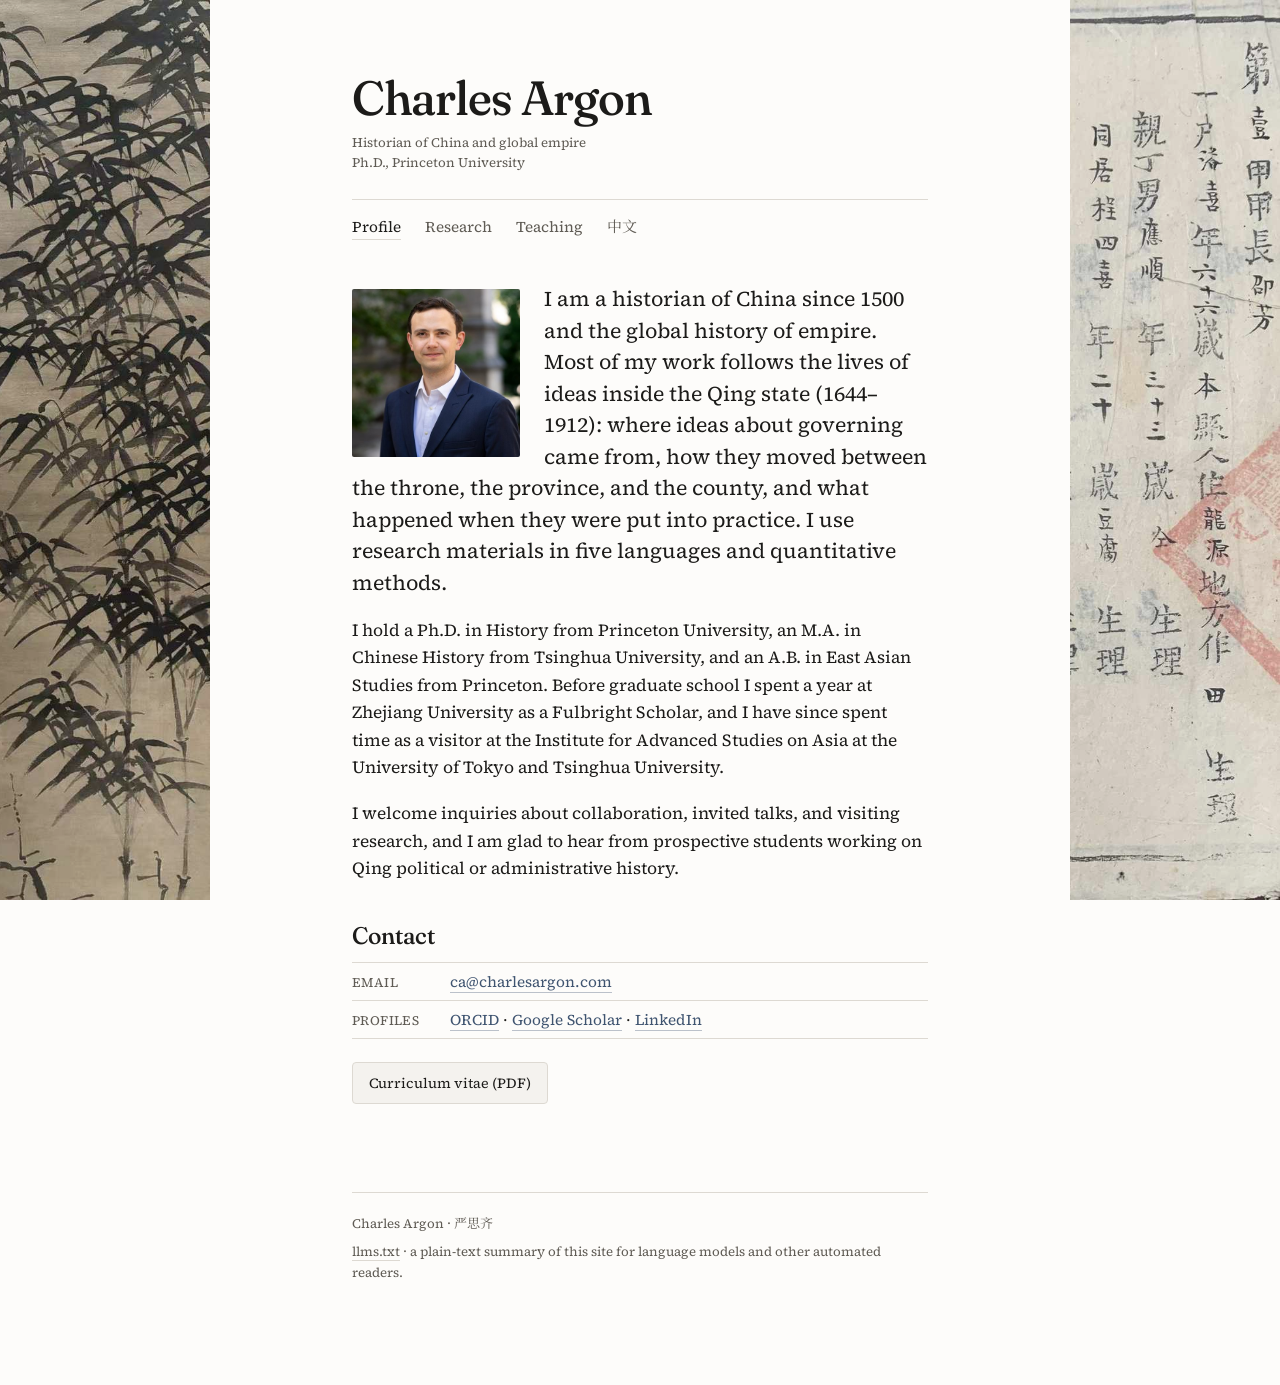
==== index.html @ 41d1a390 "Initial site" ====
<!DOCTYPE html>
<html lang="en">
<head>
<meta charset="utf-8">
<meta name="viewport" content="width=device-width, initial-scale=1">
<title>Charles S. Argon — Historian of China and Global Empire</title>
<meta name="description" content="Charles S. Argon is a historian of China since 1500 and the global history of empire, with a Ph.D. in History from Princeton University. He works on Qing political and administrative history and the lives of ideas inside the Qing state.">
<meta name="author" content="Charles S. Argon">
<link rel="canonical" href="https://charlesargon.com/">
<link rel="alternate" hreflang="en" href="https://charlesargon.com/">
<link rel="alternate" hreflang="zh-Hans" href="https://charlesargon.com/zh/">
<link rel="alternate" hreflang="x-default" href="https://charlesargon.com/">
<link rel="preload" href="/fonts/source-serif-400.woff2" as="font" type="font/woff2" crossorigin>
<link rel="preload" href="/fonts/noto-serif-sc-400.woff2" as="font" type="font/woff2" crossorigin>
<link rel="stylesheet" href="/style.css">
<link rel="alternate" type="text/plain" href="/llms.txt" title="Plain-text summary for language models">

<meta property="og:type" content="profile">
<meta property="og:title" content="Charles S. Argon — Historian of China and Global Empire">
<meta property="og:description" content="Historian of China since 1500 and the global history of empire. The lives of ideas inside the Qing state: where they came from, how they moved, and what became of them in practice.">
<meta property="og:url" content="https://charlesargon.com/">
<meta property="og:image" content="https://charlesargon.com/charles-argon.jpg">
<meta property="og:site_name" content="Charles S. Argon">
<meta name="twitter:card" content="summary">

<script type="application/ld+json">
{
  "@context": "https://schema.org",
  "@type": "Person",
  "@id": "https://charlesargon.com/#person",
  "name": "Charles S. Argon",
  "givenName": "Charles",
  "familyName": "Argon",
  "alternateName": "严思齐",
  "url": "https://charlesargon.com/",
  "image": "https://charlesargon.com/charles-argon.jpg",
  "email": "mailto:ca@charlesargon.com",
  "identifier": "https://orcid.org/0009-0005-6995-1466",
  "sameAs": [
    "https://orcid.org/0009-0005-6995-1466",
    "https://scholar.google.com/citations?user=UyB8jvYAAAAJ&hl=en",
    "https://www.linkedin.com/in/charles-argon/"
  ],
  "jobTitle": "Historian",
  "description": "Historian of China since 1500 and the global history of empire. Works on Qing political and administrative history and the lives of ideas inside the Qing state, using research materials in five languages.",
  "alumniOf": [
    { "@type": "CollegeOrUniversity", "name": "Princeton University" },
    { "@type": "CollegeOrUniversity", "name": "Tsinghua University" }
  ],
  "knowsAbout": [
    "Qing dynasty history",
    "Chinese political history",
    "History of household registration",
    "Baojia (保甲) community policing",
    "Early modern empire",
    "Chinese legal and administrative history",
    "Digital humanities"
  ],
  "knowsLanguage": [
    { "@type": "Language", "name": "English" },
    { "@type": "Language", "name": "Mandarin Chinese" },
    { "@type": "Language", "name": "Classical Chinese" },
    { "@type": "Language", "name": "Manchu" },
    { "@type": "Language", "name": "Japanese" },
    { "@type": "Language", "name": "French" }
  ],
  "mainEntityOfPage": "https://charlesargon.com/"
}
</script>
</head>
<body>

<a class="skip" href="#main">Skip to content</a>

<div class="sideband" aria-hidden="true"></div>
<div class="sideband-right" aria-hidden="true"></div>

<div class="wrap">

  <header class="masthead">
    <h1>Charles Argon</h1>
    <p class="role">
      Historian of China and global empire<br>
      Ph.D., Princeton University
    </p>
    <nav aria-label="Main">
      <ul>
        <li><a href="/" aria-current="page">Profile</a></li>
        <li><a href="/research.html">Research</a></li>
        <li><a href="/teaching.html">Teaching</a></li>
        <li><a href="/zh/" lang="zh-Hans" hreflang="zh-Hans">中文</a></li>
      </ul>
    </nav>
  </header>

  <main id="main">

    <img class="portrait" src="/charles-argon.jpg" width="460" height="460"
         alt="Portrait of Charles S. Argon">

    <p class="lead">I am a historian of China since 1500 and the global history of empire. Most of my work
    follows the lives of ideas inside the Qing state (1644&ndash;1912): where ideas about
    governing came from, how they moved between the throne, the province, and the county, and
    what happened when they were put into practice. I use research materials in five languages
    and quantitative methods.</p>

    <p>I hold a Ph.D. in History from Princeton University, an M.A. in Chinese History from
    Tsinghua University, and an A.B. in East Asian Studies from Princeton. Before graduate
    school I spent a year at Zhejiang University as a Fulbright Scholar, and I have since spent
    time as a visitor at the Institute for Advanced Studies on Asia at the University of Tokyo
    and Tsinghua University.</p>

    <p>I welcome inquiries about collaboration, invited talks, and visiting research, and I am
    glad to hear from prospective students working on Qing political or administrative
    history.</p>

    <h2>Contact</h2>

    <dl class="details">
      <div>
        <dt>Email</dt>
        <dd><a href="mailto:ca@charlesargon.com">ca@charlesargon.com</a></dd>
      </div>
      <div>
        <dt>Profiles</dt>
        <dd><a href="https://orcid.org/0009-0005-6995-1466">ORCID</a> &middot;
            <a href="https://scholar.google.com/citations?user=UyB8jvYAAAAJ&amp;hl=en">Google Scholar</a> &middot;
            <a href="https://www.linkedin.com/in/charles-argon/">LinkedIn</a></dd>
      </div>
    </dl>

    <p><a class="cv-link" href="/charles-argon-cv.pdf">Curriculum vitae (PDF)</a></p>

  </main>

  <footer>
    <p>Charles Argon &middot; <span lang="zh-Hans">严思齐</span></p>
    <p><a href="/llms.txt">llms.txt</a> &middot; a plain-text summary of this site for language models and other automated readers.</p>
  </footer>

</div>

</body>
</html>
---- style.css ----
/* charlesargon.com — minimalist academic site
   Fonts are self-hosted, never loaded from a CDN, so the site is fast and fully
   functional in China. Source Serif 4 (Latin) and Noto Serif SC (Chinese) are a
   designed pair: Noto Serif CJK's Latin glyphs are Source Serif, so a sentence
   mixing 清代 and "Princeton" keeps one consistent design. Rebuild the subsets
   with build-fonts.py after adding new Chinese characters. Both are SIL OFL. */

/* --- Source Serif 4: Latin, Greek, Cyrillic-free subset --- */
@font-face {
  font-family: "Source Serif 4";
  src: url("/fonts/source-serif-400.woff2") format("woff2");
  font-weight: 400;
  font-style: normal;
  font-display: swap;
  unicode-range: U+0000-00FF, U+0131, U+0152-0153, U+02BB-02BC, U+02C6, U+02DA,
                 U+02DC, U+0300-036F, U+2000-206F, U+2074, U+20AC, U+2122,
                 U+2191, U+2193, U+2212, U+2215, U+FEFF, U+FFFD;
}
@font-face {
  font-family: "Source Serif 4";
  src: url("/fonts/source-serif-600.woff2") format("woff2");
  font-weight: 600;
  font-style: normal;
  font-display: swap;
  unicode-range: U+0000-00FF, U+0131, U+0152-0153, U+02BB-02BC, U+02C6, U+02DA,
                 U+02DC, U+0300-036F, U+2000-206F, U+2074, U+20AC, U+2122,
                 U+2191, U+2193, U+2212, U+2215, U+FEFF, U+FFFD;
}
@font-face {
  font-family: "Source Serif 4";
  src: url("/fonts/source-serif-italic-400.woff2") format("woff2");
  font-weight: 400;
  font-style: italic;
  font-display: swap;
  unicode-range: U+0000-00FF, U+0131, U+0152-0153, U+02BB-02BC, U+02C6, U+02DA,
                 U+02DC, U+0300-036F, U+2000-206F, U+2074, U+20AC, U+2122,
                 U+2191, U+2193, U+2212, U+2215, U+FEFF, U+FFFD;
}

/* --- Fraunces: display only, for the name and section headings --- */
@font-face {
  font-family: "Fraunces Display";
  src: url("/fonts/fraunces-display.woff2") format("woff2");
  font-weight: 400 700;
  font-style: normal;
  font-display: swap;
  unicode-range: U+0000-00FF, U+0131, U+0152-0153, U+02BB-02BC, U+02C6, U+02DA,
                 U+02DC, U+0300-036F, U+2000-206F, U+2074, U+20AC, U+2122,
                 U+2191, U+2193, U+2212, U+2215, U+FEFF, U+FFFD;
}

/* --- Noto Serif SC: only the Han characters this site uses --- */
@font-face {
  font-family: "Noto Serif SC Subset";
  src: url("/fonts/noto-serif-sc-400.woff2") format("woff2");
  font-weight: 400;
  font-style: normal;
  font-display: swap;
  unicode-range: U+2E80-9FFF, U+3000-303F, U+F900-FAFF, U+FE30-FE4F, U+FF00-FFEF;
}
@font-face {
  font-family: "Noto Serif SC Subset";
  src: url("/fonts/noto-serif-sc-600.woff2") format("woff2");
  font-weight: 600;
  font-style: normal;
  font-display: swap;
  unicode-range: U+2E80-9FFF, U+3000-303F, U+F900-FAFF, U+FE30-FE4F, U+FF00-FFEF;
}

:root {
  /* One family for the whole site. System faces remain as fallbacks so the page
     is fully readable even if a font file fails to load. */
  --serif: "Source Serif 4", "Noto Serif SC Subset",
           "Iowan Old Style", "Palatino Linotype", Palatino, Georgia,
           "Songti SC", "Source Han Serif SC", "Noto Serif CJK SC",
           "Microsoft YaHei", SimSun, serif;
  /* Small UI text (navigation, labels, captions) uses the same family. Kept as
     its own variable so it can be swapped for a sans in one place later. */
  --ui: var(--serif);
  /* Display face for the name and section headings. Latin only — Han falls
     through to Noto Serif SC, which is deliberate. */
  --display: "Fraunces Display", "Noto Serif SC Subset",
             "Iowan Old Style", Georgia, "Songti SC", "Source Han Serif SC",
             SimSun, serif;

  --bg: #fdfcfa;
  --bg-subtle: #f4f2ee;
  --text: #1c1b19;
  --text-muted: #5f5b54;
  --rule: #ddd9d2;
  --accent: #3f5470;
  --accent-hover: #26374d;

  --measure: 40rem;
}

@media (prefers-color-scheme: dark) {
  :root {
    --bg: #16181c;
    --bg-subtle: #1e2126;
    --text: #e7e4de;
    --text-muted: #a09a91;
    --rule: #32363c;
    --accent: #9db6d6;
    --accent-hover: #c2d4ea;
  }
}

*, *::before, *::after { box-sizing: border-box; }

html { -webkit-text-size-adjust: 100%; }

body {
  margin: 0;
  background: var(--bg);
  color: var(--text);
  font-family: var(--serif);
  font-size: 1.0625rem;
  line-height: 1.62;
  text-rendering: optimizeLegibility;
  -webkit-font-smoothing: antialiased;
}

/* Body text stays at 17px on desktop rather than growing to 18px. The size
   difference between body and headings is what carries the hierarchy; bumping
   the body flattens it again. */
@media (min-width: 40em) {
  html[lang="zh-Hans"] body { font-size: 1.125rem; }
}

/* Chinese pages: Han characters need more leading than Latin text, and Chinese
   type has no italic, so italics are disabled on Chinese passages. Latin words
   inside a Chinese sentence are served by Source Serif via unicode-range, which
   is why mixed text stays visually consistent. */
html[lang="zh-Hans"] body { line-height: 1.95; }
html[lang="zh-Hans"] .role { font-size: 0.875rem; line-height: 1.7; }
html[lang="zh-Hans"] .bib > li,
html[lang="zh-Hans"] .talks > li { line-height: 1.8; }
html[lang="zh-Hans"] em:not([lang]) { font-style: normal; }

/* ---------- Layout ---------- */

.wrap {
  max-width: var(--measure);
  margin: 0 auto;
  padding: 2.5rem 1.375rem 4rem;
}

@media (min-width: 40em) {
  .wrap { padding: 4.5rem 2rem 6rem; }
}

.skip { position: absolute; left: -9999px; }
.skip:focus {
  left: 1rem;
  top: 1rem;
  z-index: 10;
  padding: 0.5rem 0.75rem;
  background: var(--bg);
  border: 1px solid var(--accent);
  border-radius: 3px;
}

/* ---------- Masthead ---------- */

.masthead { margin-bottom: 2.75rem; }

.masthead h1,
.masthead .sitename {
  font-family: var(--display);
  font-size: 2.125rem;
  font-weight: 500;
  letter-spacing: -0.015em;
  line-height: 1.1;
  margin: 0 0 0.5rem;
}

@media (min-width: 40em) {
  .masthead h1,
  .masthead .sitename { font-size: 3rem; letter-spacing: -0.02em; }
}

/* Han has no wonky cut to borrow, so the Chinese name wants a touch less size
   and no negative tracking. */
html[lang="zh-Hans"] .masthead h1,
html[lang="zh-Hans"] .masthead .sitename { letter-spacing: 0; }

@media (min-width: 40em) {
  html[lang="zh-Hans"] .masthead h1,
  html[lang="zh-Hans"] .masthead .sitename { font-size: 2.625rem; }
}

.masthead .sitename a {
  color: var(--text);
  text-decoration: none;
  border: 0;
}
.masthead .sitename a:hover { color: var(--accent); }

.cjk-name {
  font-size: 0.62em;
  font-weight: 400;
  color: var(--text-muted);
  margin-left: 0.45rem;
  white-space: nowrap;
}
/* On the Chinese pages the Latin name is the secondary one. */
html[lang="zh-Hans"] .cjk-name { font-size: 0.72em; }

.role {
  font-family: var(--ui);
  font-size: 0.8125rem;
  line-height: 1.55;
  color: var(--text-muted);
  margin: 0 0 1.6rem;
}

/* ---------- Navigation ---------- */

/* Deliberately not letterspaced small caps. That treatment is the single most
   template-looking thing a minimal site can do; plain sentence case at a
   readable size sits better under a display masthead. */
nav {
  font-family: var(--ui);
  font-size: 0.9375rem;
  padding-top: 0.95rem;
  border-top: 1px solid var(--rule);
}

nav ul {
  list-style: none;
  margin: 0;
  padding: 0;
  display: flex;
  flex-wrap: wrap;
  gap: 0.5rem 1.5rem;
}

nav a {
  color: var(--text-muted);
  text-decoration: none;
  border-bottom: 1px solid transparent;
  padding-bottom: 2px;
}
nav a:hover { color: var(--accent); border-bottom-color: var(--accent); }
nav a[aria-current="page"] { color: var(--text); border-bottom-color: var(--rule); }

/* ---------- Side bands ----------
   Left: a detail from a bamboo hanging scroll. Right: a leaf from a Qing
   baojia household register. Both are decorative, so they are aria-hidden in
   the markup and never sit under the text column: they appear only where the
   centred column leaves margin beside it. */

.sideband,
.sideband-right {
  position: fixed;
  top: 0;
  bottom: 0;
  /* Never wider than the empty margin beside the centred text column, so the
     bands shrink with the window instead of vanishing at a fixed breakpoint. */
  width: min(210px, calc((100vw - var(--measure)) / 2 - 1.25rem));
  background-size: cover;
  opacity: 0.95;
  pointer-events: none;
  z-index: 0;
}

.sideband {
  left: 0;
  background-image: url("/bamboo.jpg");
  background-position: center top;
}

.sideband-right {
  right: 0;
  background-image: url("/register.jpg");
  /* The leaf is much wider than the band, so anchor its right-hand edge: that
     keeps the opening columns and the red seal inside the frame. */
  background-position: right top;
}

.wrap { position: relative; z-index: 1; }

/* Below this the margin is too thin for a band to read as anything. */
@media (max-width: 57.99em) {
  .sideband,
  .sideband-right { display: none; }
}

@media (prefers-color-scheme: dark) {
  .sideband,
  .sideband-right { filter: brightness(0.42) contrast(1.05); }
}

/* ---------- Portrait ---------- */

.portrait {
  display: block;
  width: 11.5rem;
  height: auto;
  max-width: 60%;
  border-radius: 2px;
  margin: 0 0 1.5rem;
}

/* On anything wider than a phone the portrait floats and the text wraps around
   it, its top flush with the first line of the opening paragraph. */
@media (min-width: 34em) {
  .portrait {
    float: left;
    width: 10.5rem;
    margin: 0.35rem 1.5rem 0.9rem 0;
  }
  /* Headings after the bio start a clean line rather than wrapping beside it. */
  main h2 { clear: left; }
}

/* ---------- Full-column photograph ---------- */

.wide {
  display: block;
  width: 100%;
  height: auto;
  border-radius: 2px;
  margin: 2rem 0 2.25rem;
}

@media (prefers-color-scheme: dark) {
  .wide { filter: brightness(0.88); }
}

/* ---------- Typography ---------- */

/* The page title is a locator, not a headline — the masthead and the lead do
   the announcing. Setting it small and quiet leaves the section headings free
   to be the largest thing in the text column. */
h1.pagetitle {
  font-family: var(--ui);
  font-size: 0.75rem;
  font-weight: 400;
  letter-spacing: 0.14em;
  text-transform: uppercase;
  color: var(--text-muted);
  line-height: 1.3;
  margin: 0 0 1.3rem;
}

html[lang="zh-Hans"] h1.pagetitle { font-size: 0.875rem; letter-spacing: 0.22em; }

h2 {
  font-family: var(--display);
  font-size: 1.5rem;
  font-weight: 400;
  line-height: 1.25;
  margin: 2.4rem 0 0.7rem;
}

html[lang="zh-Hans"] h2 { font-size: 1.375rem; line-height: 1.5; }

/* Small-caps section label, used for bibliography and course groupings. */
.label {
  font-family: var(--ui);
  font-size: 0.75rem;
  font-weight: 600;
  letter-spacing: 0.08em;
  text-transform: uppercase;
  color: var(--text-muted);
  margin: 2rem 0 0.875rem;
}

h2 + .label { margin-top: 1.5rem; }
.pagetitle + .label { margin-top: 1.75rem; }

p { margin: 0 0 1.15rem; }

/* A real drop-in, not body text plus 6%. */
.lead { font-size: 1.3125rem; line-height: 1.5; }
html[lang="zh-Hans"] .lead { font-size: 1.1875rem; line-height: 1.8; }

a {
  color: var(--accent);
  text-decoration: none;
  border-bottom: 1px solid color-mix(in srgb, var(--accent) 35%, transparent);
  transition: color 0.12s ease, border-color 0.12s ease;
}
a:hover { color: var(--accent-hover); border-bottom-color: var(--accent-hover); }

:focus-visible {
  outline: 2px solid var(--accent);
  outline-offset: 2px;
  border-radius: 2px;
}

em, i { font-style: italic; }
strong { font-weight: 600; }

.zh { font-size: 0.95em; }
.nowrap { white-space: nowrap; }

/* ---------- Lists ---------- */

ul.plain {
  list-style: none;
  margin: 0 0 1.15rem;
  padding: 0;
}

ul.plain > li { margin-bottom: 0.35rem; }

/* Bibliography entries, with a hanging indent. */
.bib {
  list-style: none;
  margin: 0 0 1.75rem;
  padding: 0;
}

.bib > li {
  margin: 0 0 1.25rem;
  padding-left: 1.5rem;
  text-indent: -1.5rem;
}

.bib .meta {
  display: block;
  text-indent: 0;
  padding-left: 0;
  font-family: var(--ui);
  font-size: 0.78rem;
  color: var(--text-muted);
  margin-top: 0.2rem;
}

.bib .meta a { border-bottom-color: transparent; }
.bib .meta a:hover { border-bottom-color: var(--accent-hover); }

.talks {
  list-style: none;
  margin: 0 0 1.5rem;
  padding: 0;
  font-size: 0.9375em;
}
.talks > li {
  margin: 0 0 0.7rem;
  padding-left: 1.5rem;
  text-indent: -1.5rem;
}
.talks .where { color: var(--text-muted); }

/* Course list */
.courses {
  list-style: none;
  margin: 0 0 1.75rem;
  padding: 0;
}
.courses > li {
  margin: 0 0 1rem;
  padding-bottom: 1rem;
  border-bottom: 1px solid var(--rule);
}
.courses > li:last-child { border-bottom: 0; }
.courses .ctitle { display: block; }
.courses .cmeta {
  display: block;
  font-family: var(--ui);
  font-size: 0.78rem;
  color: var(--text-muted);
  margin-top: 0.15rem;
}

/* ---------- Contact / details block ---------- */

.details {
  margin: 0 0 1.15rem;
  font-family: var(--ui);
  font-size: 0.9375rem;
}

.details div {
  display: flex;
  flex-wrap: wrap;
  gap: 0 0.6rem;
  padding: 0.4rem 0;
  border-bottom: 1px solid var(--rule);
}
.details div:first-child { border-top: 1px solid var(--rule); }

.details dt {
  flex: 0 0 5.5rem;
  color: var(--text-muted);
  font-size: 0.8125rem;
  letter-spacing: 0.03em;
  text-transform: uppercase;
  padding-top: 0.15rem;
}

.details dd {
  flex: 1 1 12rem;
  margin: 0;
}

/* ---------- CV button ---------- */

.cv-link {
  display: inline-block;
  font-family: var(--ui);
  font-size: 0.875rem;
  padding: 0.55rem 1rem;
  margin: 0.25rem 0 1.5rem;
  background: var(--bg-subtle);
  border: 1px solid var(--rule);
  border-radius: 4px;
  color: var(--text);
}
.cv-link:hover {
  border-color: var(--accent);
  color: var(--accent);
  background: var(--bg-subtle);
}

/* ---------- Footer ---------- */

footer {
  margin-top: 4rem;
  padding-top: 1.25rem;
  border-top: 1px solid var(--rule);
  font-family: var(--ui);
  font-size: 0.8125rem;
  color: var(--text-muted);
}

footer p { margin: 0 0 0.4rem; }
footer a { color: var(--text-muted); border-bottom-color: var(--rule); }
footer a:hover { color: var(--accent); }

/* ---------- Print ---------- */

@media print {
  :root { --bg: #fff; --text: #000; --text-muted: #444; --accent: #000; }
  nav, .cv-link, .skip, .portrait, .sideband, .sideband-right { display: none; }
  .wrap { max-width: none; padding: 0; }
  a { border: 0; }
}

@media (prefers-reduced-motion: reduce) {
  * { transition: none !important; }
}
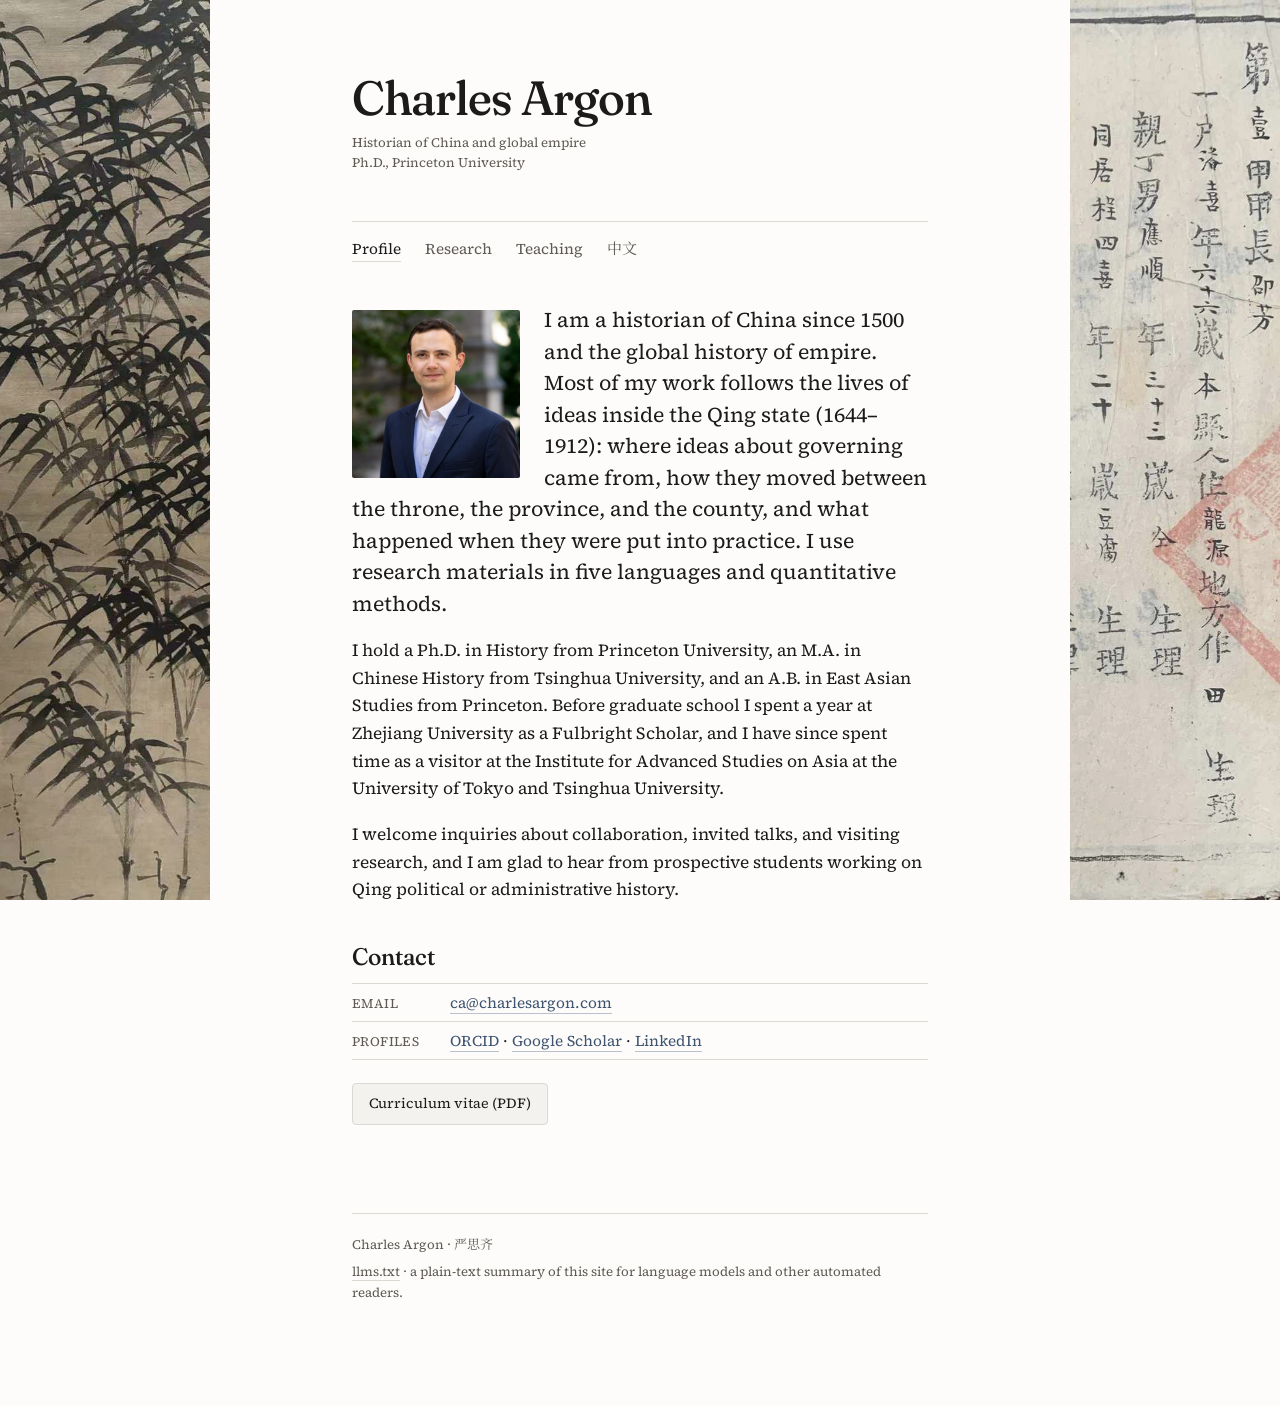
==== commit da6fb9ad: "Drop middle initial from metadata identity" ====
--- a/index.html
+++ b/index.html
@@ -3,9 +3,9 @@
 <head>
 <meta charset="utf-8">
 <meta name="viewport" content="width=device-width, initial-scale=1">
-<title>Charles S. Argon — Historian of China and Global Empire</title>
-<meta name="description" content="Charles S. Argon is a historian of China since 1500 and the global history of empire, with a Ph.D. in History from Princeton University. He works on Qing political and administrative history and the lives of ideas inside the Qing state.">
-<meta name="author" content="Charles S. Argon">
+<title>Charles Argon — Historian of China and Global Empire</title>
+<meta name="description" content="Charles Argon is a historian of China since 1500 and the global history of empire, with a Ph.D. in History from Princeton University. He works on Qing political and administrative history and the lives of ideas inside the Qing state.">
+<meta name="author" content="Charles Argon">
 <link rel="canonical" href="https://charlesargon.com/">
 <link rel="alternate" hreflang="en" href="https://charlesargon.com/">
 <link rel="alternate" hreflang="zh-Hans" href="https://charlesargon.com/zh/">
@@ -16,11 +16,11 @@
 <link rel="alternate" type="text/plain" href="/llms.txt" title="Plain-text summary for language models">
 
 <meta property="og:type" content="profile">
-<meta property="og:title" content="Charles S. Argon — Historian of China and Global Empire">
+<meta property="og:title" content="Charles Argon — Historian of China and Global Empire">
 <meta property="og:description" content="Historian of China since 1500 and the global history of empire. The lives of ideas inside the Qing state: where they came from, how they moved, and what became of them in practice.">
 <meta property="og:url" content="https://charlesargon.com/">
 <meta property="og:image" content="https://charlesargon.com/charles-argon.jpg">
-<meta property="og:site_name" content="Charles S. Argon">
+<meta property="og:site_name" content="Charles Argon">
 <meta name="twitter:card" content="summary">
 
 <script type="application/ld+json">
@@ -28,7 +28,7 @@
   "@context": "https://schema.org",
   "@type": "Person",
   "@id": "https://charlesargon.com/#person",
-  "name": "Charles S. Argon",
+  "name": "Charles Argon",
   "givenName": "Charles",
   "familyName": "Argon",
   "alternateName": "严思齐",
@@ -96,7 +96,7 @@
   <main id="main">
 
     <img class="portrait" src="/charles-argon.jpg" width="460" height="460"
-         alt="Portrait of Charles S. Argon">
+         alt="Portrait of Charles Argon">
 
     <p class="lead">I am a historian of China since 1500 and the global history of empire. Most of my work
     follows the lives of ideas inside the Qing state (1644&ndash;1912): where ideas about
--- a/style.css
+++ b/style.css
@@ -165,6 +165,22 @@
 
 .masthead { margin-bottom: 2.75rem; }
 
+/* The English and Chinese mastheads contain different amounts of type at
+   different sizes, so left alone they end at different heights and the whole
+   page jumps when you switch language. Fixing the block height and pinning the
+   nav to its bottom means the nav — and therefore everything below it — lands
+   on exactly the same line in both. Only above 40em, where the two are ever
+   compared side by side. */
+@media (min-width: 40em) {
+  .masthead {
+    display: flex;
+    flex-direction: column;
+    height: 11.75rem;
+  }
+  .masthead nav { margin-top: auto; }
+  .role { margin-bottom: 0; }
+}
+
 .masthead h1,
 .masthead .sitename {
   font-family: var(--display);
@@ -223,6 +239,10 @@
 nav {
   font-family: var(--ui);
   font-size: 0.9375rem;
+  /* Fixed, not inherited: Chinese body text runs at 1.95 line-height, which
+     would make the Chinese nav taller and push its rule up a few pixels
+     relative to the English one. */
+  line-height: 1.5;
   padding-top: 0.95rem;
   border-top: 1px solid var(--rule);
 }
@@ -331,21 +351,20 @@
 
 /* ---------- Typography ---------- */
 
-/* The page title is a locator, not a headline — the masthead and the lead do
-   the announcing. Setting it small and quiet leaves the section headings free
-   to be the largest thing in the text column. */
+/* The nav already says which page you are on, so the page title is redundant on
+   screen. It stays in the markup — hidden visually only — because removing the
+   <h1> would leave the page with no heading for screen readers or crawlers. */
 h1.pagetitle {
-  font-family: var(--ui);
-  font-size: 0.75rem;
-  font-weight: 400;
-  letter-spacing: 0.14em;
-  text-transform: uppercase;
-  color: var(--text-muted);
-  line-height: 1.3;
-  margin: 0 0 1.3rem;
-}
-
-html[lang="zh-Hans"] h1.pagetitle { font-size: 0.875rem; letter-spacing: 0.22em; }
+  position: absolute;
+  width: 1px;
+  height: 1px;
+  margin: -1px;
+  padding: 0;
+  overflow: hidden;
+  clip-path: inset(50%);
+  white-space: nowrap;
+  border: 0;
+}
 
 h2 {
   font-family: var(--display);
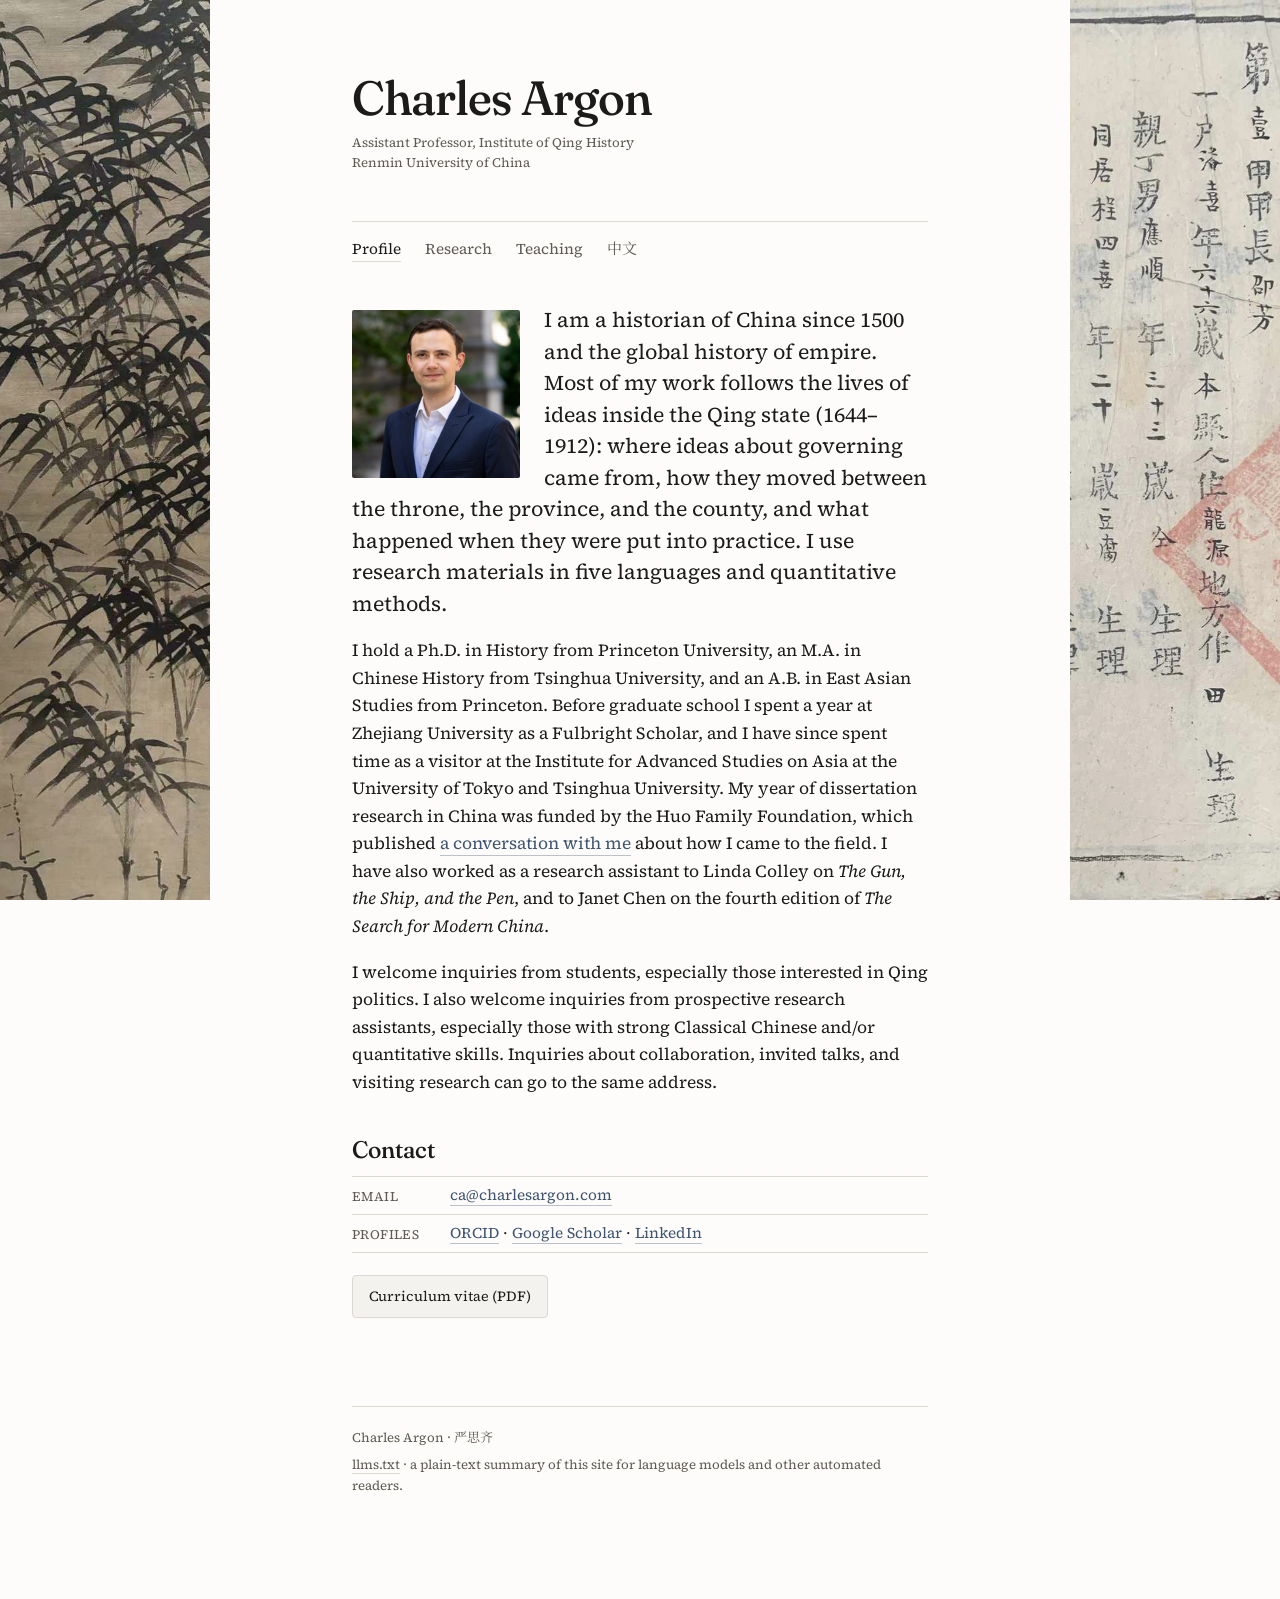
==== commit ad68eea7: "Swap to the Renda version The appointment has begun, so the site now states it: masthead and JSON-LD" ====
--- a/index.html
+++ b/index.html
@@ -4,7 +4,7 @@
 <meta charset="utf-8">
 <meta name="viewport" content="width=device-width, initial-scale=1">
 <title>Charles Argon — Historian of China and Global Empire</title>
-<meta name="description" content="Charles Argon is a historian of China since 1500 and the global history of empire, with a Ph.D. in History from Princeton University. He works on Qing political and administrative history and the lives of ideas inside the Qing state.">
+<meta name="description" content="Charles Argon is a historian of China since 1500 and the global history of empire, and assistant professor in the Institute of Qing History at Renmin University of China. He works on Qing political and administrative history and the lives of ideas inside the Qing state.">
 <meta name="author" content="Charles Argon">
 <link rel="canonical" href="https://charlesargon.com/">
 <link rel="alternate" hreflang="en" href="https://charlesargon.com/">
@@ -41,8 +41,14 @@
     "https://scholar.google.com/citations?user=UyB8jvYAAAAJ&hl=en",
     "https://www.linkedin.com/in/charles-argon/"
   ],
-  "jobTitle": "Historian",
+  "jobTitle": "Assistant Professor of History",
   "description": "Historian of China since 1500 and the global history of empire. Works on Qing political and administrative history and the lives of ideas inside the Qing state, using research materials in five languages.",
+  "affiliation": {
+    "@type": "Organization",
+    "name": "Institute of Qing History, Renmin University of China",
+    "alternateName": "中国人民大学清史研究所",
+    "url": "http://iqh.ruc.edu.cn/"
+  },
   "alumniOf": [
     { "@type": "CollegeOrUniversity", "name": "Princeton University" },
     { "@type": "CollegeOrUniversity", "name": "Tsinghua University" }
@@ -80,8 +86,8 @@
   <header class="masthead">
     <h1>Charles Argon</h1>
     <p class="role">
-      Historian of China and global empire<br>
-      Ph.D., Princeton University
+      Assistant Professor, Institute of Qing History<br>
+      Renmin University of China
     </p>
     <nav aria-label="Main">
       <ul>
@@ -108,11 +114,17 @@
     Tsinghua University, and an A.B. in East Asian Studies from Princeton. Before graduate
     school I spent a year at Zhejiang University as a Fulbright Scholar, and I have since spent
     time as a visitor at the Institute for Advanced Studies on Asia at the University of Tokyo
-    and Tsinghua University.</p>
+    and Tsinghua University. My year of dissertation research in China was funded
+    by the Huo Family Foundation, which published
+    <a href="https://huofamilyfoundation.org/news/in-conversation-with/charlie-argon/">a conversation with me</a>
+    about how I came to the field. I have also worked as a research assistant to Linda
+    Colley on <em>The Gun, the Ship, and the Pen</em>, and to Janet Chen on the fourth
+    edition of <em>The Search for Modern China</em>.</p>
 
-    <p>I welcome inquiries about collaboration, invited talks, and visiting research, and I am
-    glad to hear from prospective students working on Qing political or administrative
-    history.</p>
+    <p>I welcome inquiries from students, especially those interested in Qing politics. I
+    also welcome inquiries from prospective research assistants, especially those with strong
+    Classical Chinese and/or quantitative skills. Inquiries about collaboration, invited talks,
+    and visiting research can go to the same address.</p>
 
     <h2>Contact</h2>
 
